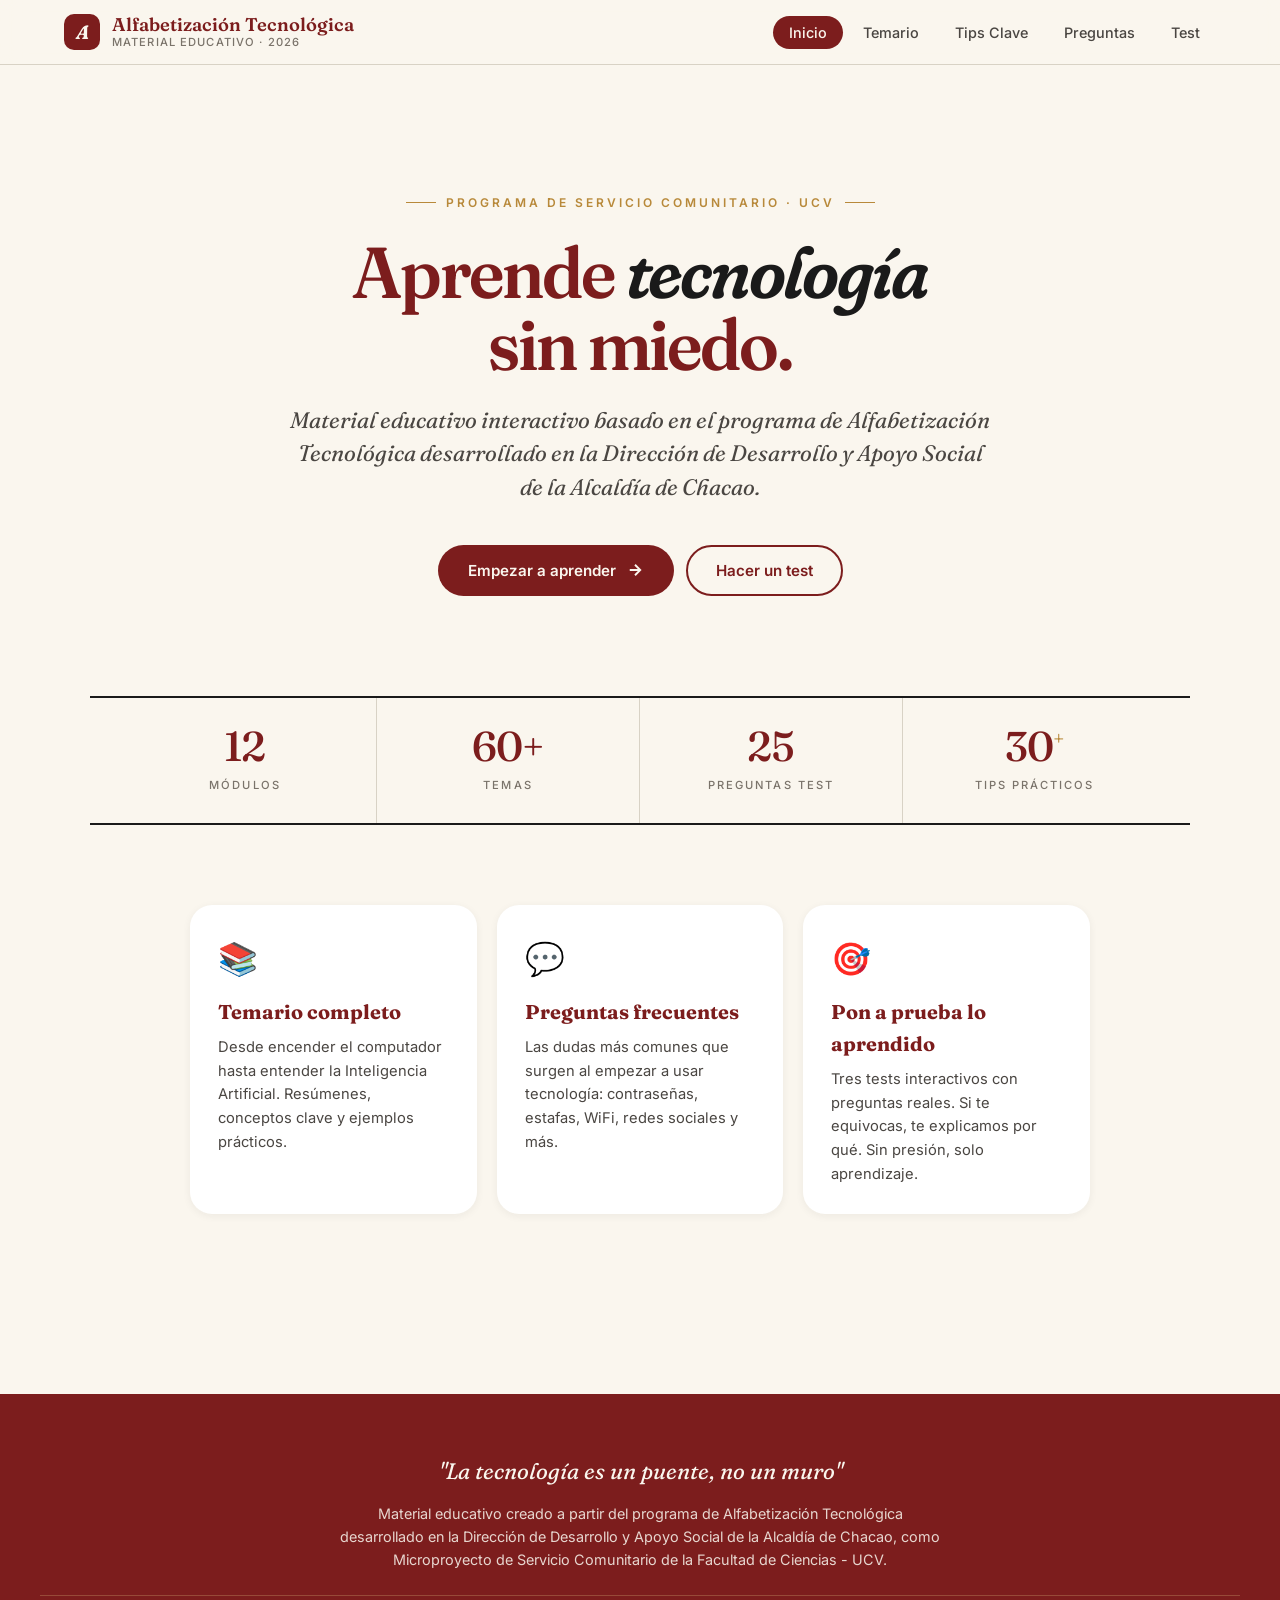
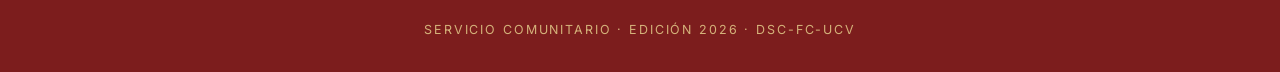
==== Material_Educativo_Alfabetizacion_Tecnologica.html @ 51f9c310 "first commit" ====
<!DOCTYPE html>
<html lang="es">
<head>
<meta charset="UTF-8">
<meta name="viewport" content="width=device-width, initial-scale=1.0">
<title>Alfabetización Tecnológica · Material Educativo</title>
<link rel="preconnect" href="https://fonts.googleapis.com">
<link rel="preconnect" href="https://fonts.gstatic.com" crossorigin>
<link href="https://fonts.googleapis.com/css2?family=Fraunces:opsz,wght,SOFT,WONK@9..144,300..900,30..100,0..1&family=Inter:wght@300;400;500;600;700;800&display=swap" rel="stylesheet">

<style>
/* =========================================================
   MATERIAL EDUCATIVO INTERACTIVO
   Alfabetización Tecnológica · Programa SC-FC-UCV
   Funciona en desktop y móvil
   ========================================================= */

:root {
  --vinotinto: #7C1D1D;
  --vinotinto-light: #A03333;
  --vinotinto-soft: rgba(124, 29, 29, 0.08);
  --crema: #FAF6EE;
  --crema-dark: #F2EBDA;
  --dorado: #B8893A;
  --dorado-light: #D4B27A;
  --tinta: #1A1A1A;
  --tinta-soft: #4A4642;
  --gris: #7A736A;
  --gris-light: #D8D2C5;
  --verde-ok: #2D7D5A;
  --rojo-error: #C04444;
  --amarillo: #E8B547;
  --azul: #2C6BB0;

  --shadow-sm: 0 2px 8px rgba(26, 26, 26, 0.06);
  --shadow-md: 0 8px 24px rgba(26, 26, 26, 0.10);
  --shadow-lg: 0 20px 60px rgba(26, 26, 26, 0.15);

  --radius-sm: 8px;
  --radius-md: 14px;
  --radius-lg: 22px;

  --serif: "Fraunces", Georgia, serif;
  --sans: "Inter", system-ui, sans-serif;
}

* { box-sizing: border-box; margin: 0; padding: 0; }

html { scroll-behavior: smooth; }

body {
  font-family: var(--sans);
  background: var(--crema);
  color: var(--tinta);
  line-height: 1.6;
  -webkit-font-smoothing: antialiased;
  overflow-x: hidden;
}

/* ===================== HEADER STICKY ===================== */
.header {
  position: sticky;
  top: 0;
  z-index: 100;
  background: rgba(250, 246, 238, 0.95);
  backdrop-filter: blur(12px);
  -webkit-backdrop-filter: blur(12px);
  border-bottom: 1px solid var(--gris-light);
  padding: 14px 0;
}

.header-inner {
  max-width: 1200px;
  margin: 0 auto;
  padding: 0 24px;
  display: flex;
  align-items: center;
  justify-content: space-between;
  gap: 24px;
}

.brand {
  display: flex;
  align-items: center;
  gap: 12px;
  font-family: var(--serif);
  font-size: 1.15rem;
  font-weight: 600;
  color: var(--vinotinto);
  font-variation-settings: "SOFT" 30, "WONK" 0;
}

.brand-icon {
  width: 36px;
  height: 36px;
  background: var(--vinotinto);
  border-radius: 10px;
  display: flex;
  align-items: center;
  justify-content: center;
  color: var(--crema);
  font-weight: 700;
  font-family: var(--serif);
  font-style: italic;
  font-size: 1.2rem;
}

.brand-text { line-height: 1.2; }
.brand-text small {
  display: block;
  font-family: var(--sans);
  font-size: 0.7rem;
  font-weight: 500;
  color: var(--gris);
  letter-spacing: 0.1em;
  text-transform: uppercase;
}

/* Nav */
.nav {
  display: flex;
  gap: 4px;
  align-items: center;
}

.nav-btn {
  font-family: var(--sans);
  font-size: 0.9rem;
  font-weight: 500;
  color: var(--tinta-soft);
  background: transparent;
  border: none;
  padding: 8px 16px;
  border-radius: 999px;
  cursor: pointer;
  transition: all 0.2s ease;
  white-space: nowrap;
}

.nav-btn:hover {
  background: var(--vinotinto-soft);
  color: var(--vinotinto);
}

.nav-btn.active {
  background: var(--vinotinto);
  color: var(--crema);
}

.menu-toggle {
  display: none;
  background: transparent;
  border: none;
  cursor: pointer;
  padding: 8px;
  color: var(--vinotinto);
}

@media (max-width: 820px) {
  .menu-toggle { display: flex; }
  .nav {
    position: absolute;
    top: 100%;
    left: 0;
    right: 0;
    background: var(--crema);
    flex-direction: column;
    padding: 16px;
    gap: 4px;
    border-bottom: 1px solid var(--gris-light);
    box-shadow: var(--shadow-md);
    max-height: 0;
    overflow: hidden;
    transition: max-height 0.3s ease;
  }
  .nav.open { max-height: 400px; }
  .nav-btn { width: 100%; text-align: left; padding: 12px 16px; }
}

/* ===================== HERO ===================== */
.hero {
  padding: 80px 24px 60px;
  max-width: 1200px;
  margin: 0 auto;
  text-align: center;
  position: relative;
}

.hero-eyebrow {
  font-size: 0.75rem;
  font-weight: 600;
  letter-spacing: 0.25em;
  text-transform: uppercase;
  color: var(--dorado);
  margin-bottom: 24px;
  display: inline-flex;
  align-items: center;
  gap: 10px;
}

.hero-eyebrow::before,
.hero-eyebrow::after {
  content: "";
  width: 30px;
  height: 1.5px;
  background: var(--dorado);
}

.hero h1 {
  font-family: var(--serif);
  font-size: clamp(2.4rem, 6vw, 4.5rem);
  font-weight: 600;
  line-height: 1;
  letter-spacing: -0.03em;
  color: var(--vinotinto);
  font-variation-settings: "SOFT" 30, "WONK" 0;
  margin-bottom: 24px;
}

.hero h1 em {
  font-style: italic;
  color: var(--tinta);
  font-variation-settings: "SOFT" 100, "WONK" 1;
}

.hero-sub {
  font-family: var(--serif);
  font-style: italic;
  font-size: clamp(1.1rem, 2.2vw, 1.4rem);
  color: var(--tinta-soft);
  max-width: 700px;
  margin: 0 auto 40px;
  line-height: 1.5;
}

/* CTA principales */
.hero-ctas {
  display: flex;
  flex-wrap: wrap;
  gap: 12px;
  justify-content: center;
  margin-top: 32px;
}

.cta {
  font-family: var(--sans);
  font-size: 0.95rem;
  font-weight: 600;
  padding: 14px 28px;
  border-radius: 999px;
  cursor: pointer;
  transition: all 0.25s ease;
  border: 2px solid transparent;
  display: inline-flex;
  align-items: center;
  gap: 10px;
}

.cta-primary {
  background: var(--vinotinto);
  color: var(--crema);
}
.cta-primary:hover {
  background: var(--tinta);
  transform: translateY(-2px);
  box-shadow: var(--shadow-md);
}

.cta-secondary {
  background: transparent;
  color: var(--vinotinto);
  border-color: var(--vinotinto);
}
.cta-secondary:hover {
  background: var(--vinotinto);
  color: var(--crema);
}

/* ===================== STATS BAR ===================== */
.stats {
  max-width: 1100px;
  margin: 40px auto 80px;
  padding: 0 24px;
  display: grid;
  grid-template-columns: repeat(auto-fit, minmax(140px, 1fr));
  gap: 0;
  border-top: 2px solid var(--tinta);
  border-bottom: 2px solid var(--tinta);
}

.stat {
  padding: 28px 16px;
  text-align: center;
  border-right: 1px solid var(--gris-light);
}

.stat:last-child { border-right: none; }

.stat-num {
  font-family: var(--serif);
  font-size: 2.6rem;
  font-weight: 500;
  color: var(--vinotinto);
  line-height: 1;
  letter-spacing: -0.02em;
}

.stat-num sup { font-size: 1.3rem; color: var(--dorado); }

.stat-label {
  font-size: 0.7rem;
  font-weight: 500;
  letter-spacing: 0.18em;
  text-transform: uppercase;
  color: var(--gris);
  margin-top: 10px;
}

@media (max-width: 600px) {
  .stat { border-right: none; border-bottom: 1px solid var(--gris-light); }
  .stat:last-child { border-bottom: none; }
}

/* ===================== SECCIONES ===================== */
.section {
  display: none;
  max-width: 1200px;
  margin: 0 auto;
  padding: 40px 24px 100px;
  animation: fadeIn 0.4s ease;
}

.section.active { display: block; }

@keyframes fadeIn {
  from { opacity: 0; transform: translateY(12px); }
  to { opacity: 1; transform: translateY(0); }
}

.section-title {
  font-family: var(--serif);
  font-size: clamp(2rem, 5vw, 3rem);
  font-weight: 600;
  color: var(--vinotinto);
  letter-spacing: -0.02em;
  line-height: 1.05;
  margin-bottom: 12px;
  font-variation-settings: "SOFT" 30, "WONK" 0;
}

.section-sub {
  font-family: var(--serif);
  font-style: italic;
  font-size: 1.2rem;
  color: var(--tinta-soft);
  max-width: 720px;
  margin-bottom: 48px;
}

/* ===================== TEMARIO: MÓDULOS ===================== */
.modulos {
  display: grid;
  grid-template-columns: repeat(auto-fit, minmax(280px, 1fr));
  gap: 20px;
  margin-bottom: 60px;
}

.modulo-card {
  background: white;
  border-radius: var(--radius-lg);
  padding: 28px;
  cursor: pointer;
  transition: all 0.3s ease;
  border: 2px solid transparent;
  position: relative;
  overflow: hidden;
}

.modulo-card:hover {
  transform: translateY(-4px);
  box-shadow: var(--shadow-md);
  border-color: var(--vinotinto-soft);
}

.modulo-card.expanded {
  border-color: var(--vinotinto);
  background: linear-gradient(135deg, white 0%, var(--crema-dark) 100%);
}

.modulo-num {
  font-family: var(--serif);
  font-style: italic;
  font-size: 2.6rem;
  color: var(--dorado);
  line-height: 1;
  font-variation-settings: "SOFT" 80, "WONK" 1;
  margin-bottom: 8px;
}

.modulo-titulo {
  font-family: var(--serif);
  font-size: 1.35rem;
  font-weight: 600;
  color: var(--vinotinto);
  margin-bottom: 12px;
  line-height: 1.2;
}

.modulo-desc {
  font-size: 0.95rem;
  color: var(--tinta-soft);
  margin-bottom: 16px;
}

.modulo-temas {
  display: flex;
  flex-wrap: wrap;
  gap: 6px;
  margin-top: 16px;
}

.tema-chip {
  font-size: 0.72rem;
  background: var(--vinotinto-soft);
  color: var(--vinotinto);
  padding: 4px 10px;
  border-radius: 999px;
  font-weight: 500;
}

/* Contenido expandido del módulo */
.modulo-contenido {
  max-height: 0;
  overflow: hidden;
  transition: max-height 0.4s ease;
}

.modulo-card.expanded .modulo-contenido {
  max-height: 5000px;
  margin-top: 24px;
  padding-top: 24px;
  border-top: 1px solid var(--gris-light);
}

.modulo-seccion {
  margin-bottom: 24px;
}

.modulo-seccion h4 {
  font-family: var(--serif);
  font-size: 1.05rem;
  font-weight: 600;
  color: var(--tinta);
  margin-bottom: 10px;
  display: flex;
  align-items: center;
  gap: 8px;
}

.modulo-seccion h4::before {
  content: "";
  width: 4px;
  height: 16px;
  background: var(--dorado);
  border-radius: 2px;
}

.modulo-seccion p,
.modulo-seccion li {
  font-size: 0.92rem;
  color: var(--tinta-soft);
  line-height: 1.65;
}

.modulo-seccion ul {
  list-style: none;
  padding: 0;
}

.modulo-seccion ul li {
  padding-left: 22px;
  position: relative;
  margin-bottom: 6px;
}

.modulo-seccion ul li::before {
  content: "→";
  position: absolute;
  left: 0;
  color: var(--dorado);
  font-weight: 600;
}

.puntos-clave {
  background: var(--vinotinto);
  color: var(--crema);
  border-radius: var(--radius-md);
  padding: 20px;
  margin-top: 20px;
}

.puntos-clave h4 {
  color: var(--dorado-light);
  font-family: var(--serif);
  font-size: 0.9rem;
  font-weight: 600;
  text-transform: uppercase;
  letter-spacing: 0.15em;
  margin-bottom: 12px;
}

.puntos-clave ul {
  list-style: none;
  padding: 0;
}

.puntos-clave li {
  font-size: 0.92rem;
  padding: 6px 0 6px 24px;
  position: relative;
  line-height: 1.5;
}

.puntos-clave li::before {
  content: "✓";
  position: absolute;
  left: 0;
  color: var(--dorado-light);
  font-weight: 700;
}

/* ===================== FAQ ===================== */
.faq-list {
  max-width: 850px;
  margin: 0 auto;
}

.faq-item {
  background: white;
  border-radius: var(--radius-md);
  margin-bottom: 12px;
  overflow: hidden;
  transition: all 0.3s ease;
  border: 1px solid var(--gris-light);
}

.faq-item:hover { border-color: var(--vinotinto-soft); }
.faq-item.open { border-color: var(--vinotinto); box-shadow: var(--shadow-sm); }

.faq-question {
  padding: 20px 24px;
  cursor: pointer;
  display: flex;
  justify-content: space-between;
  align-items: center;
  gap: 16px;
  font-weight: 600;
  font-size: 1rem;
  color: var(--tinta);
  user-select: none;
}

.faq-icon {
  width: 28px;
  height: 28px;
  border-radius: 50%;
  background: var(--vinotinto-soft);
  color: var(--vinotinto);
  display: flex;
  align-items: center;
  justify-content: center;
  flex-shrink: 0;
  transition: all 0.3s ease;
  font-weight: 700;
}

.faq-item.open .faq-icon {
  background: var(--vinotinto);
  color: var(--crema);
  transform: rotate(45deg);
}

.faq-answer {
  max-height: 0;
  overflow: hidden;
  transition: max-height 0.4s ease, padding 0.4s ease;
  padding: 0 24px;
  color: var(--tinta-soft);
  font-size: 0.95rem;
  line-height: 1.7;
}

.faq-item.open .faq-answer {
  max-height: 600px;
  padding: 0 24px 24px;
}

.faq-answer p { margin-bottom: 10px; }
.faq-answer strong { color: var(--vinotinto); }
.faq-answer code {
  background: var(--crema-dark);
  padding: 2px 8px;
  border-radius: 4px;
  font-size: 0.88em;
  color: var(--vinotinto);
}

.faq-categoria {
  display: flex;
  gap: 8px;
  flex-wrap: wrap;
  justify-content: center;
  margin-bottom: 32px;
}

.cat-btn {
  background: white;
  border: 1.5px solid var(--gris-light);
  font-size: 0.85rem;
  font-weight: 500;
  padding: 8px 18px;
  border-radius: 999px;
  cursor: pointer;
  transition: all 0.2s ease;
  color: var(--tinta-soft);
}

.cat-btn:hover { border-color: var(--vinotinto); color: var(--vinotinto); }
.cat-btn.active { background: var(--vinotinto); color: var(--crema); border-color: var(--vinotinto); }

/* ===================== TEST ===================== */
.test-wrap {
  max-width: 850px;
  margin: 0 auto;
}

.test-intro {
  background: linear-gradient(135deg, var(--vinotinto) 0%, var(--vinotinto-light) 100%);
  color: var(--crema);
  border-radius: var(--radius-lg);
  padding: 40px;
  text-align: center;
  margin-bottom: 40px;
}

.test-intro h3 {
  font-family: var(--serif);
  font-size: 2rem;
  margin-bottom: 12px;
  font-variation-settings: "SOFT" 40;
}

.test-intro p {
  font-family: var(--serif);
  font-style: italic;
  font-size: 1.1rem;
  opacity: 0.9;
  margin-bottom: 24px;
  max-width: 500px;
  margin-left: auto;
  margin-right: auto;
}

.test-selector {
  display: grid;
  grid-template-columns: repeat(auto-fit, minmax(200px, 1fr));
  gap: 12px;
  max-width: 700px;
  margin: 0 auto;
}

.test-opcion {
  background: rgba(255, 255, 255, 0.1);
  border: 2px solid rgba(255, 255, 255, 0.3);
  color: white;
  padding: 18px;
  border-radius: var(--radius-md);
  cursor: pointer;
  font-weight: 600;
  font-size: 0.95rem;
  transition: all 0.2s ease;
}

.test-opcion:hover {
  background: rgba(255, 255, 255, 0.2);
  border-color: white;
  transform: translateY(-2px);
}

/* Test en progreso */
.test-progreso {
  background: white;
  border-radius: var(--radius-lg);
  padding: 32px;
  box-shadow: var(--shadow-md);
  display: none;
}

.test-progreso.active { display: block; }

.test-header {
  display: flex;
  justify-content: space-between;
  align-items: center;
  margin-bottom: 24px;
  flex-wrap: wrap;
  gap: 12px;
}

.test-titulo {
  font-family: var(--serif);
  font-size: 1.3rem;
  font-weight: 600;
  color: var(--vinotinto);
}

.test-progreso-bar {
  height: 8px;
  background: var(--gris-light);
  border-radius: 999px;
  overflow: hidden;
  margin-bottom: 32px;
}

.test-progreso-fill {
  height: 100%;
  background: linear-gradient(90deg, var(--vinotinto) 0%, var(--dorado) 100%);
  transition: width 0.4s ease;
  width: 0%;
}

.test-contador {
  font-size: 0.85rem;
  font-weight: 600;
  color: var(--gris);
  letter-spacing: 0.1em;
  text-transform: uppercase;
}

.pregunta-text {
  font-family: var(--serif);
  font-size: 1.4rem;
  font-weight: 500;
  color: var(--tinta);
  margin-bottom: 32px;
  line-height: 1.4;
}

.opciones-test {
  display: flex;
  flex-direction: column;
  gap: 10px;
  margin-bottom: 24px;
}

.opcion-test {
  background: var(--crema);
  border: 2px solid transparent;
  border-radius: var(--radius-md);
  padding: 16px 20px;
  cursor: pointer;
  font-size: 1rem;
  font-weight: 500;
  color: var(--tinta);
  text-align: left;
  transition: all 0.2s ease;
  display: flex;
  align-items: center;
  gap: 14px;
}

.opcion-test:hover {
  background: var(--vinotinto-soft);
  transform: translateX(4px);
}

.opcion-letra {
  width: 32px;
  height: 32px;
  border-radius: 50%;
  background: white;
  display: flex;
  align-items: center;
  justify-content: center;
  font-weight: 700;
  font-family: var(--serif);
  color: var(--vinotinto);
  flex-shrink: 0;
  border: 1.5px solid var(--gris-light);
}

.opcion-test.correcta {
  background: rgba(45, 125, 90, 0.12);
  border-color: var(--verde-ok);
  color: var(--verde-ok);
}

.opcion-test.correcta .opcion-letra {
  background: var(--verde-ok);
  color: white;
  border-color: var(--verde-ok);
}

.opcion-test.incorrecta {
  background: rgba(192, 68, 68, 0.10);
  border-color: var(--rojo-error);
  color: var(--rojo-error);
}

.opcion-test.incorrecta .opcion-letra {
  background: var(--rojo-error);
  color: white;
  border-color: var(--rojo-error);
}

.opcion-test:disabled { cursor: default; }
.opcion-test:disabled:hover { transform: none; }

.explicacion {
  background: var(--crema-dark);
  border-left: 4px solid var(--dorado);
  padding: 16px 20px;
  border-radius: var(--radius-sm);
  font-size: 0.92rem;
  color: var(--tinta-soft);
  line-height: 1.6;
  margin-top: 16px;
  display: none;
}

.explicacion.visible { display: block; animation: fadeIn 0.3s ease; }

.explicacion strong { color: var(--vinotinto); display: block; margin-bottom: 4px; }

.test-controles {
  display: flex;
  justify-content: space-between;
  align-items: center;
  margin-top: 24px;
  flex-wrap: wrap;
  gap: 12px;
}

/* Resultado final */
.resultado {
  text-align: center;
  padding: 20px;
}

.resultado-icon {
  width: 100px;
  height: 100px;
  margin: 0 auto 24px;
  border-radius: 50%;
  display: flex;
  align-items: center;
  justify-content: center;
  font-size: 3rem;
  font-family: var(--serif);
  font-weight: 600;
}

.resultado-icon.excelente { background: var(--verde-ok); color: white; }
.resultado-icon.bueno { background: var(--dorado); color: white; }
.resultado-icon.regular { background: var(--amarillo); color: white; }

.resultado h3 {
  font-family: var(--serif);
  font-size: 2rem;
  color: var(--vinotinto);
  margin-bottom: 8px;
}

.resultado-puntaje {
  font-family: var(--serif);
  font-size: 4rem;
  font-weight: 600;
  color: var(--vinotinto);
  line-height: 1;
  margin: 16px 0;
}

.resultado-puntaje span { color: var(--gris); font-size: 2rem; }

.resultado-mensaje {
  font-family: var(--serif);
  font-style: italic;
  font-size: 1.1rem;
  color: var(--tinta-soft);
  max-width: 500px;
  margin: 0 auto 32px;
}

/* ===================== TIPS / RESUMEN ===================== */
.tip-card {
  background: white;
  border-radius: var(--radius-md);
  padding: 24px;
  display: grid;
  grid-template-columns: auto 1fr;
  gap: 20px;
  align-items: start;
  box-shadow: var(--shadow-sm);
  border-left: 4px solid var(--dorado);
  margin-bottom: 16px;
}

.tip-emoji {
  font-size: 2rem;
  line-height: 1;
}

.tip-text h4 {
  font-family: var(--serif);
  font-size: 1.15rem;
  font-weight: 600;
  color: var(--vinotinto);
  margin-bottom: 6px;
}

.tip-text p {
  font-size: 0.95rem;
  color: var(--tinta-soft);
  line-height: 1.55;
}

/* ===================== FOOTER ===================== */
.footer {
  background: var(--vinotinto);
  color: var(--crema);
  padding: 60px 24px 32px;
  margin-top: 80px;
}

.footer-inner {
  max-width: 1200px;
  margin: 0 auto;
  text-align: center;
}

.footer-marca {
  font-family: var(--serif);
  font-size: 1.4rem;
  font-style: italic;
  margin-bottom: 12px;
  font-variation-settings: "SOFT" 60;
}

.footer p {
  opacity: 0.85;
  font-size: 0.9rem;
  max-width: 600px;
  margin: 0 auto 8px;
}

.footer-meta {
  margin-top: 24px;
  padding-top: 24px;
  border-top: 1px solid rgba(212, 178, 122, 0.3);
  font-size: 0.78rem;
  letter-spacing: 0.15em;
  text-transform: uppercase;
  color: var(--dorado-light);
}

/* ===================== SEARCH ===================== */
.search-wrap {
  max-width: 600px;
  margin: 0 auto 40px;
  position: relative;
}

.search-input {
  width: 100%;
  padding: 16px 24px 16px 52px;
  border-radius: 999px;
  border: 2px solid var(--gris-light);
  background: white;
  font-size: 1rem;
  font-family: var(--sans);
  color: var(--tinta);
  transition: all 0.2s ease;
}

.search-input:focus {
  outline: none;
  border-color: var(--vinotinto);
  box-shadow: 0 0 0 4px var(--vinotinto-soft);
}

.search-icon {
  position: absolute;
  left: 20px;
  top: 50%;
  transform: translateY(-50%);
  color: var(--gris);
}

/* Confeti! */
.confeti {
  position: fixed;
  width: 10px;
  height: 10px;
  pointer-events: none;
  z-index: 9999;
  border-radius: 2px;
}

@keyframes caer {
  to { transform: translateY(100vh) rotate(720deg); opacity: 0; }
}

/* Responsivo extra */
@media (max-width: 600px) {
  .hero { padding: 40px 20px 30px; }
  .section { padding: 20px 16px 60px; }
  .modulo-card { padding: 22px; }
  .test-intro { padding: 28px 20px; }
  .pregunta-text { font-size: 1.15rem; }
  .opcion-test { padding: 14px 16px; font-size: 0.95rem; }
}
</style>
</head>
<body>

<!-- ============== HEADER ============== -->
<header class="header">
  <div class="header-inner">
    <div class="brand">
      <div class="brand-icon">A</div>
      <div class="brand-text">
        Alfabetización Tecnológica
        <small>Material Educativo · 2026</small>
      </div>
    </div>
    <button class="menu-toggle" onclick="toggleMenu()" aria-label="Menú">
      <svg width="24" height="24" viewBox="0 0 24 24" fill="none" stroke="currentColor" stroke-width="2.5">
        <line x1="3" y1="6" x2="21" y2="6"/>
        <line x1="3" y1="12" x2="21" y2="12"/>
        <line x1="3" y1="18" x2="21" y2="18"/>
      </svg>
    </button>
    <nav class="nav" id="nav">
      <button class="nav-btn active" data-section="inicio">Inicio</button>
      <button class="nav-btn" data-section="temario">Temario</button>
      <button class="nav-btn" data-section="resumen">Tips Clave</button>
      <button class="nav-btn" data-section="faq">Preguntas</button>
      <button class="nav-btn" data-section="test">Test</button>
    </nav>
  </div>
</header>

<!-- ============== INICIO ============== -->
<section class="section active" id="section-inicio">
  <div class="hero">
    <div class="hero-eyebrow">Programa de Servicio Comunitario · UCV</div>
    <h1>Aprende <em>tecnología</em><br>sin miedo.</h1>
    <p class="hero-sub">
      Material educativo interactivo basado en el programa de Alfabetización Tecnológica desarrollado en la Dirección de Desarrollo y Apoyo Social de la Alcaldía de Chacao.
    </p>
    <div class="hero-ctas">
      <button class="cta cta-primary" onclick="goToSection('temario')">
        Empezar a aprender
        <svg width="18" height="18" viewBox="0 0 24 24" fill="none" stroke="currentColor" stroke-width="2.5">
          <path d="M5 12h14M12 5l7 7-7 7"/>
        </svg>
      </button>
      <button class="cta cta-secondary" onclick="goToSection('test')">
        Hacer un test
      </button>
    </div>
  </div>

  <div class="stats">
    <div class="stat">
      <div class="stat-num">12</div>
      <div class="stat-label">Módulos</div>
    </div>
    <div class="stat">
      <div class="stat-num">60+</div>
      <div class="stat-label">Temas</div>
    </div>
    <div class="stat">
      <div class="stat-num">25</div>
      <div class="stat-label">Preguntas Test</div>
    </div>
    <div class="stat">
      <div class="stat-num">30<sup>+</sup></div>
      <div class="stat-label">Tips Prácticos</div>
    </div>
  </div>

  <div style="max-width: 900px; margin: 0 auto; display: grid; grid-template-columns: repeat(auto-fit, minmax(260px, 1fr)); gap: 20px;">
    <div style="background: white; padding: 28px; border-radius: var(--radius-lg); box-shadow: var(--shadow-sm); cursor: pointer; transition: all 0.3s;" onclick="goToSection('temario')" onmouseover="this.style.transform='translateY(-4px)';this.style.boxShadow='var(--shadow-md)'" onmouseout="this.style.transform='';this.style.boxShadow='var(--shadow-sm)'">
      <div style="font-size: 2rem; margin-bottom: 12px;">📚</div>
      <h3 style="font-family: var(--serif); font-size: 1.25rem; color: var(--vinotinto); margin-bottom: 8px;">Temario completo</h3>
      <p style="font-size: 0.92rem; color: var(--tinta-soft);">Desde encender el computador hasta entender la Inteligencia Artificial. Resúmenes, conceptos clave y ejemplos prácticos.</p>
    </div>
    <div style="background: white; padding: 28px; border-radius: var(--radius-lg); box-shadow: var(--shadow-sm); cursor: pointer; transition: all 0.3s;" onclick="goToSection('faq')" onmouseover="this.style.transform='translateY(-4px)';this.style.boxShadow='var(--shadow-md)'" onmouseout="this.style.transform='';this.style.boxShadow='var(--shadow-sm)'">
      <div style="font-size: 2rem; margin-bottom: 12px;">💬</div>
      <h3 style="font-family: var(--serif); font-size: 1.25rem; color: var(--vinotinto); margin-bottom: 8px;">Preguntas frecuentes</h3>
      <p style="font-size: 0.92rem; color: var(--tinta-soft);">Las dudas más comunes que surgen al empezar a usar tecnología: contraseñas, estafas, WiFi, redes sociales y más.</p>
    </div>
    <div style="background: white; padding: 28px; border-radius: var(--radius-lg); box-shadow: var(--shadow-sm); cursor: pointer; transition: all 0.3s;" onclick="goToSection('test')" onmouseover="this.style.transform='translateY(-4px)';this.style.boxShadow='var(--shadow-md)'" onmouseout="this.style.transform='';this.style.boxShadow='var(--shadow-sm)'">
      <div style="font-size: 2rem; margin-bottom: 12px;">🎯</div>
      <h3 style="font-family: var(--serif); font-size: 1.25rem; color: var(--vinotinto); margin-bottom: 8px;">Pon a prueba lo aprendido</h3>
      <p style="font-size: 0.92rem; color: var(--tinta-soft);">Tres tests interactivos con preguntas reales. Si te equivocas, te explicamos por qué. Sin presión, solo aprendizaje.</p>
    </div>
  </div>
</section>

<!-- ============== TEMARIO ============== -->
<section class="section" id="section-temario">
  <h2 class="section-title">Temario completo</h2>
  <p class="section-sub">Doce módulos que recorren todo el programa, desde lo más básico hasta tecnologías emergentes. Toca cada tarjeta para ver el contenido detallado, resumen y puntos clave.</p>

  <div class="modulos" id="modulos-container">
    <!-- Generados con JS -->
  </div>
</section>

<!-- ============== RESUMEN / TIPS ============== -->
<section class="section" id="section-resumen">
  <h2 class="section-title">30 Tips que cambiarán tu vida digital</h2>
  <p class="section-sub">Las recomendaciones más importantes del programa, condensadas para que las apliques desde hoy.</p>

  <div id="tips-container"></div>
</section>

<!-- ============== FAQ ============== -->
<section class="section" id="section-faq">
  <h2 class="section-title">Preguntas Frecuentes</h2>
  <p class="section-sub">Las dudas más comunes que surgieron durante el programa, resueltas con claridad y sin tecnicismos.</p>

  <div class="faq-categoria">
    <button class="cat-btn active" data-cat="todas">Todas</button>
    <button class="cat-btn" data-cat="basico">Lo Básico</button>
    <button class="cat-btn" data-cat="seguridad">Seguridad</button>
    <button class="cat-btn" data-cat="internet">Internet y Redes</button>
    <button class="cat-btn" data-cat="ia">IA y Futuro</button>
  </div>

  <div class="search-wrap">
    <svg class="search-icon" width="20" height="20" viewBox="0 0 24 24" fill="none" stroke="currentColor" stroke-width="2">
      <circle cx="11" cy="11" r="8"/>
      <path d="M21 21l-4.35-4.35"/>
    </svg>
    <input type="text" class="search-input" id="faq-search" placeholder="Busca una pregunta...">
  </div>

  <div class="faq-list" id="faq-list"></div>
</section>

<!-- ============== TEST ============== -->
<section class="section" id="section-test">
  <h2 class="section-title">Test Interactivo</h2>
  <p class="section-sub">Pon a prueba lo aprendido. Cada respuesta te explica por qué es correcta o incorrecta. ¡No te preocupes si te equivocas, así se aprende!</p>

  <div class="test-wrap">
    <div id="test-seleccion">
      <div class="test-intro">
        <h3>¿Qué tan listo estás?</h3>
        <p>Elige un test según el nivel que quieras evaluar. Puedes hacerlos todos cuando quieras.</p>
        <div class="test-selector">
          <button class="test-opcion" onclick="iniciarTest('basico')">
            <div style="font-size: 1.8rem; margin-bottom: 8px;">🌱</div>
            <div>Nivel Básico</div>
            <div style="font-size: 0.8rem; opacity: 0.8; margin-top: 4px;">5 preguntas · 3 min</div>
          </button>
          <button class="test-opcion" onclick="iniciarTest('intermedio')">
            <div style="font-size: 1.8rem; margin-bottom: 8px;">🚀</div>
            <div>Nivel Intermedio</div>
            <div style="font-size: 0.8rem; opacity: 0.8; margin-top: 4px;">10 preguntas · 6 min</div>
          </button>
          <button class="test-opcion" onclick="iniciarTest('experto')">
            <div style="font-size: 1.8rem; margin-bottom: 8px;">🏆</div>
            <div>Nivel Experto</div>
            <div style="font-size: 0.8rem; opacity: 0.8; margin-top: 4px;">10 preguntas · 8 min</div>
          </button>
        </div>
      </div>
    </div>

    <div class="test-progreso" id="test-progreso">
      <div class="test-header">
        <div class="test-titulo" id="test-titulo">Test</div>
        <div class="test-contador" id="test-contador">Pregunta 1 de 10</div>
      </div>
      <div class="test-progreso-bar">
        <div class="test-progreso-fill" id="progreso-fill"></div>
      </div>
      <div id="pregunta-container"></div>
    </div>
  </div>
</section>

<!-- ============== FOOTER ============== -->
<footer class="footer">
  <div class="footer-inner">
    <div class="footer-marca">"La tecnología es un puente, no un muro"</div>
    <p>Material educativo creado a partir del programa de Alfabetización Tecnológica desarrollado en la Dirección de Desarrollo y Apoyo Social de la Alcaldía de Chacao, como Microproyecto de Servicio Comunitario de la Facultad de Ciencias - UCV.</p>
    <div class="footer-meta">
      Servicio Comunitario · Edición 2026 · DSC-FC-UCV
    </div>
  </div>
</footer>

<script>
/* ============================================================
   DATOS — TEMARIO
   ============================================================ */
const MODULOS = [
  {
    num: "i",
    titulo: "Conociendo la computadora",
    desc: "Lo más esencial: encender, apagar, usar el ratón, el teclado y entender el escritorio.",
    temas: ["Windows", "Ratón", "Teclado", "Escritorio"],
    contenido: {
      resumen: "Antes de hacer cualquier cosa con un computador, hay que perder el miedo a tocarlo. Esta es la base de todo lo que viene después: dominar el entorno donde vas a trabajar.",
      conceptos: [
        "<strong>El escritorio</strong> es la pantalla principal donde aparecen los íconos. Es como la mesa de tu casa, pero digital.",
        "<strong>El cursor</strong> es la flechita que se mueve con el ratón. Tu mano dentro de la computadora.",
        "<strong>Clic izquierdo</strong>: para seleccionar o abrir. <strong>Clic derecho</strong>: para ver opciones.",
        "<strong>Doble clic</strong>: abrir programas o archivos.",
        "<strong>El teclado</strong> tiene letras, números, y teclas especiales como <em>Enter</em> (confirmar), <em>Espacio</em> (separar palabras) y <em>Borrar</em>."
      ],
      claves: [
        "No tengas miedo: la computadora no se rompe por tocarla mal.",
        "Si te pierdes, siempre puedes apagar y volver a empezar.",
        "Tómate tu tiempo: la velocidad llega con la práctica.",
        "La barra de tareas (abajo) muestra todos los programas abiertos."
      ]
    }
  },
  {
    num: "ii",
    titulo: "Word y el bloc de notas",
    desc: "Para escribir cartas, listas, recetas o cualquier documento de texto.",
    temas: ["Microsoft Word", "Bloc de Notas", "Formato", "Imprimir"],
    contenido: {
      resumen: "Microsoft Word es tu máquina de escribir digital. Te permite escribir, corregir, dar formato bonito y guardar tus documentos para siempre. El Bloc de Notas es para anotaciones rápidas sin formato.",
      conceptos: [
        "<strong>Bloc de notas</strong>: para escribir sin adornos. Como un papel sencillo.",
        "<strong>Word</strong>: para documentos con estilo. Permite negritas, colores, tablas e imágenes.",
        "<strong>Guardar</strong>: <code>Ctrl + S</code>. Hazlo cada poco para no perder tu trabajo.",
        "<strong>Sangría</strong>: el espacio al inicio de cada párrafo. Da elegancia al texto.",
        "<strong>Alineación</strong>: izquierda, centrada, derecha o justificada."
      ],
      claves: [
        "Siempre guarda tu documento antes de cerrarlo.",
        "Usa títulos en negrita para organizar tus textos.",
        "El corrector ortográfico subraya en rojo los errores.",
        "Para imprimir: <code>Ctrl + P</code>."
      ]
    }
  },
  {
    num: "iii",
    titulo: "Excel y los números",
    desc: "Para llevar las cuentas de la casa, presupuestos y cualquier lista con números.",
    temas: ["Hojas de cálculo", "Fórmulas", "Presupuesto", "Tablas"],
    contenido: {
      resumen: "Excel es una calculadora gigante con cuadrícula. Te ayuda a llevar control de tus gastos, hacer presupuestos, listas organizadas y cualquier cosa donde haya números o categorías.",
      conceptos: [
        "<strong>Celdas</strong>: cada cajita donde se escribe un dato. Tiene nombre, como A1, B5, C3.",
        "<strong>Filas</strong>: van en horizontal y se numeran (1, 2, 3...).",
        "<strong>Columnas</strong>: van en vertical y se nombran con letras (A, B, C...).",
        "<strong>Fórmulas</strong>: siempre empiezan con <code>=</code>. Ejemplo: <code>=A1+B1</code> suma dos celdas.",
        "<strong>SUMA</strong>: <code>=SUMA(A1:A10)</code> suma todo lo que hay desde A1 hasta A10."
      ],
      claves: [
        "Las fórmulas siempre empiezan con el signo igual (=).",
        "Usa formato de moneda para que aparezcan los Bs. automáticamente.",
        "Combina celdas para hacer títulos en tu tabla.",
        "Excel se actualiza solo: si cambias un número, todas las fórmulas se recalculan."
      ]
    }
  },
  {
    num: "iv",
    titulo: "PowerPoint y las presentaciones",
    desc: "Para crear láminas con texto e imágenes y mostrarlas con orgullo.",
    temas: ["Diapositivas", "Diseño", "Transiciones", "Animaciones"],
    contenido: {
      resumen: "PowerPoint es para crear diapositivas: esas láminas con texto e imágenes que se ven en charlas o presentaciones. Sirve para enseñar, contar historias o compartir información de forma visual.",
      conceptos: [
        "<strong>Diapositiva</strong>: cada lámina que se ve en pantalla.",
        "<strong>Plantillas</strong>: diseños prehechos que te ahorran tiempo.",
        "<strong>Transiciones</strong>: efectos al pasar de una lámina a otra.",
        "<strong>Animaciones</strong>: efectos para que aparezcan elementos dentro de una misma lámina.",
        "<strong>Modo presentación</strong>: tecla <code>F5</code> para ver tu presentación a pantalla completa."
      ],
      claves: [
        "Letras grandes y claras: nada de párrafos largos.",
        "Una idea por lámina, no satures.",
        "Acompaña con imágenes, pero usa pocas y buenas.",
        "Prepara una portada y una lámina de cierre con agradecimiento."
      ]
    }
  },
  {
    num: "v",
    titulo: "Archivos y carpetas",
    desc: "Organiza tus documentos, fotos y videos como en un archivero digital.",
    temas: ["Carpetas", "Mover archivos", "Comprimir ZIP", "USB"],
    contenido: {
      resumen: "Así como organizas papeles en gavetas, en la computadora organizas archivos en carpetas. Aprender a moverlos, copiarlos y guardarlos en un USB es una habilidad para toda la vida.",
      conceptos: [
        "<strong>Archivo</strong>: cualquier documento, foto, video o música guardada.",
        "<strong>Carpeta</strong>: contenedor que agrupa archivos. Puede tener subcarpetas dentro.",
        "<strong>Extensión</strong>: las letras después del punto (.docx, .jpg, .mp3) que indican qué tipo de archivo es.",
        "<strong>Archivo ZIP</strong>: una carpeta comprimida en un solo paquete más liviano.",
        "<strong>Pendrive</strong>: dispositivo USB para llevar archivos de una compu a otra."
      ],
      claves: [
        "Crea una carpeta con tu nombre para todo lo tuyo.",
        "Pon nombres claros: <em>Receta_arepas.docx</em>, no <em>Documento1</em>.",
        "Atajos: <code>Ctrl+C</code> copiar, <code>Ctrl+V</code> pegar, <code>Ctrl+Z</code> deshacer.",
        "Siempre expulsa con seguridad el pendrive antes de retirarlo."
      ]
    }
  },
  {
    num: "vi",
    titulo: "Navegando por internet",
    desc: "Entiende cómo funciona el WiFi, los navegadores y el modo incógnito.",
    temas: ["WiFi", "Navegador", "Modo incógnito", "Búsquedas"],
    contenido: {
      resumen: "Internet conecta tu computador con el mundo entero. El WiFi es la forma sin cables de conectarse. Saber moverte por la web, buscar lo que necesitas y proteger tu privacidad es esencial hoy en día.",
      conceptos: [
        "<strong>Router</strong>: la cajita con antenas que reparte internet por tu casa.",
        "<strong>WiFi 2.4 GHz</strong>: llega lejos pero es más lento. Ideal para habitaciones distantes.",
        "<strong>WiFi 5 GHz</strong>: muy rápido pero corto alcance. Mejor cerca del router.",
        "<strong>Navegador</strong>: programa para entrar a internet (Chrome, Firefox, Edge).",
        "<strong>Modo incógnito</strong>: la compu no guarda historial de lo que visitas."
      ],
      claves: [
        "Si internet va lento: desenchufa el router 10 segundos y vuelve a conectarlo.",
        "Nunca uses tu banco en WiFi público (cafés, plazas).",
        "El modo incógnito NO te hace invisible al gobierno o al banco.",
        "Cambia tu clave WiFi una vez al año."
      ]
    }
  },
  {
    num: "vii",
    titulo: "Contraseñas seguras",
    desc: "Cómo crear, guardar y recordar claves que protejan tus cuentas.",
    temas: ["Contraseñas", "Recuperación", "Códigos", "Seguridad"],
    contenido: {
      resumen: "Tu contraseña es la llave de tu vida digital. Una buena contraseña te protege de robos, estafas y suplantación de identidad. Aprende a crearlas, recordarlas y nunca compartirlas.",
      conceptos: [
        "<strong>Mínimo 8 caracteres</strong>: mientras más larga, mejor.",
        "<strong>Combina</strong>: mayúsculas, minúsculas, números y símbolos.",
        "<strong>No uses</strong>: fechas de nacimiento, nombres de familiares o mascotas.",
        "<strong>Códigos de verificación</strong>: nunca, JAMÁS los compartas.",
        "<strong>Frases-contraseña</strong>: '<em>MiPerroTomas2025!</em>' es más fácil de recordar que '<em>kP9$xQ</em>'."
      ],
      claves: [
        "Una contraseña diferente por cada cuenta importante.",
        "Si alguien te pide tu código por mensaje: ES UNA ESTAFA.",
        "Cambia tus claves si sospechas que alguien las vio.",
        "Anótalas en un cuaderno seguro en casa, no en un papel pegado al monitor."
      ]
    }
  },
  {
    num: "viii",
    titulo: "Estafas y peligros en línea",
    desc: "Aprende a reconocer mensajes falsos, páginas truchas y enlaces peligrosos.",
    temas: ["Phishing", "Páginas falsas", "WhatsApp", "Correos"],
    contenido: {
      resumen: "Los estafadores usan miedo y urgencia para engañarte. Aprenden a copiar páginas reales para robar tus claves. Conocer sus trucos es la mejor defensa.",
      conceptos: [
        "<strong>Phishing</strong>: imitación de páginas reales para robar tus datos.",
        "<strong>Señales de alerta</strong>: urgencia, faltas de ortografía, premios sospechosos.",
        "<strong>Enlaces raros</strong>: revisa siempre la dirección antes de hacer clic.",
        "<strong>Suplantación</strong>: 'soy tu sobrino, mándame plata urgente' es estafa clásica.",
        "<strong>Tu banco</strong>: nunca te va a pedir tu clave por mensaje o llamada."
      ],
      claves: [
        "Si crea urgencia o miedo, casi siempre es estafa.",
        "Llama directo al número oficial del banco si tienes dudas.",
        "Nunca des clic en enlaces de mensajes que no esperabas.",
        "Pedir ayuda a alguien de confianza no es debilidad: es inteligencia."
      ]
    }
  },
  {
    num: "ix",
    titulo: "Correo electrónico y comunicación",
    desc: "Crea tu primer correo Gmail, envía mensajes y comparte archivos.",
    temas: ["Gmail", "Adjuntos", "Bandeja", "Contactos"],
    contenido: {
      resumen: "El correo electrónico es como la carta postal del mundo digital, pero llega en segundos. Sirve para comunicarte con familia, hacer trámites, registrarte en servicios y guardar información importante.",
      conceptos: [
        "<strong>Dirección de correo</strong>: tunombre@gmail.com. Es tu dirección postal digital.",
        "<strong>Bandeja de entrada</strong>: donde llegan los correos que te mandan.",
        "<strong>Adjuntos</strong>: archivos (fotos, documentos) que mandas junto a tu mensaje.",
        "<strong>Spam</strong>: correos basura no deseados. Gmail los filtra solo.",
        "<strong>CC y CCO</strong>: para mandar copias a varias personas a la vez."
      ],
      claves: [
        "Tu correo es tu identidad digital. Cuídala como tu cédula.",
        "Revisa quién te escribe antes de abrir adjuntos.",
        "Crea contactos para no escribir el correo cada vez.",
        "Pon un asunto claro: la gente lo lee primero."
      ]
    }
  },
  {
    num: "x",
    titulo: "Inteligencia Artificial",
    desc: "Habla con la IA, pídele que te ayude y aprende a usarla con criterio.",
    temas: ["ChatGPT", "Prompts", "Asistentes", "Límites"],
    contenido: {
      resumen: "La Inteligencia Artificial es como un asistente muy informado al que le puedes hacer preguntas, pedir consejos o que te ayude con tareas. Aprender a hablarle con claridad es el secreto para sacarle provecho.",
      conceptos: [
        "<strong>Prompt</strong>: la instrucción que le das a la IA. Mientras más claro, mejor responde.",
        "<strong>Buen prompt</strong>: tiene contexto, detalles y formato deseado.",
        "<strong>Ejemplo malo</strong>: 'Hazme una receta'.",
        "<strong>Ejemplo bueno</strong>: 'Dame una receta fácil de pasta para 2 personas con pocos ingredientes'.",
        "<strong>La IA puede equivocarse</strong>: siempre verifica información importante."
      ],
      claves: [
        "Escríbele como le explicarías algo a una persona.",
        "Dale contexto: quién eres y para qué necesitas la respuesta.",
        "Pide el formato: lista, tabla, párrafo corto, etc.",
        "Nunca le des datos muy personales (cédula, claves, dirección)."
      ]
    }
  },
  {
    num: "xi",
    titulo: "El hogar inteligente (IoT)",
    desc: "Cuando tu nevera, tu TV y tus bombillos hablan entre sí.",
    temas: ["IoT", "Alexa", "Cámaras", "Privacidad"],
    contenido: {
      resumen: "Internet de las Cosas (IoT) es cuando objetos comunes (bombillos, neveras, TVs) se conectan a internet y pueden controlarse desde el celular. Te facilita la vida pero hay que entender la privacidad.",
      conceptos: [
        "<strong>Asistentes de voz</strong>: como Alexa o Google Home. Responden a tu voz.",
        "<strong>Bombillos inteligentes</strong>: se prenden y apagan desde el celular.",
        "<strong>Termostatos</strong>: regulan la temperatura automáticamente.",
        "<strong>Cámaras de seguridad</strong>: ves tu casa desde cualquier parte.",
        "<strong>Riesgo</strong>: si lo conectas a WiFi inseguro, otros pueden verlo."
      ],
      claves: [
        "Cambia las contraseñas por defecto de los aparatos.",
        "No pongas cámaras en zonas íntimas.",
        "Los asistentes de voz pueden grabarte: revisa la configuración.",
        "Empieza con UNO y agrega más cuando te sientas cómodo."
      ]
    }
  },
  {
    num: "xii",
    titulo: "Comercio Electrónico",
    desc: "Compra en línea de forma segura y sin que te estafen.",
    temas: ["PayPal", "Compras", "Tarjetas", "Devoluciones"],
    contenido: {
      resumen: "Comprar por internet es práctico, seguro si sabes cómo. Te abre acceso a millones de productos sin salir de casa, pero necesitas conocer las herramientas que protegen tu dinero.",
      conceptos: [
        "<strong>PayPal</strong>: intermediario que protege tu tarjeta. El vendedor nunca ve tu número.",
        "<strong>Reseñas</strong>: comentarios de otros compradores. Léelos siempre antes de comprar.",
        "<strong>HTTPS</strong>: el candadito en la barra del navegador. Significa seguro.",
        "<strong>Política de devolución</strong>: revisa siempre antes de pagar.",
        "<strong>Compra a tiendas conocidas</strong>: Amazon, MercadoLibre, sitios oficiales."
      ],
      claves: [
        "Si el precio es demasiado bueno para ser cierto, es estafa.",
        "Nunca pagues por adelantado por transferencia a desconocidos.",
        "Usa tarjetas con tope o virtuales para compras en línea.",
        "Guarda los comprobantes de pago hasta que recibas el producto."
      ]
    }
  }
];

/* ============================================================
   DATOS — TIPS / RESUMEN
   ============================================================ */
const TIPS = [
  { emoji: "🔒", titulo: "Tu contraseña es como tu cepillo de dientes", texto: "Cámbiala cada cierto tiempo y no la compartas con NADIE. Ni con tu banco, ni con soporte técnico." },
  { emoji: "💾", titulo: "Guarda, guarda y vuelve a guardar", texto: "Usa Ctrl+S cada pocos minutos cuando escribas algo importante. La luz se va y se borra todo." },
  { emoji: "🤖", titulo: "La IA es tu asistente, no tu jefe", texto: "Úsala para ayuda, pero verifica las respuestas importantes. A veces inventa cosas que suenan bien pero son falsas." },
  { emoji: "📱", titulo: "Apaga el celular una vez al día", texto: "Reiniciarlo limpia procesos y lo hace más rápido. También descansa la batería." },
  { emoji: "📧", titulo: "Si crea miedo o urgencia, es estafa", texto: "Los bancos, gobierno y empresas serias NUNCA te van a pedir que actúes 'YA' por miedo." },
  { emoji: "🔄", titulo: "El reinicio sagrado funciona", texto: "Si algo no funciona: apaga, espera 10 segundos, prende. Resuelve el 90% de los problemas." },
  { emoji: "📷", titulo: "Una foto en internet es para siempre", texto: "Antes de publicar algo, piensa si querrías que tu jefe o tu nieto lo vean en 10 años." },
  { emoji: "🛡️", titulo: "El candadito del navegador importa", texto: "Si no hay 'https://' con candadito, no metas tu tarjeta ahí. Es señal de que el sitio es inseguro." },
  { emoji: "🎯", titulo: "Sé específico al pedirle algo a la IA", texto: "'Hazme una receta' vs 'Dame una receta fácil de sopa para 2 personas con pollo'. La segunda funciona mejor." },
  { emoji: "📞", titulo: "Si tienes duda, llama directo", texto: "No confíes en números que vienen en mensajes. Busca el número oficial en la página de la institución." },
  { emoji: "💡", titulo: "El WiFi 2.4 GHz llega lejos, el 5 GHz es más rápido", texto: "Si tu cuarto está lejos del router, conéctate al 2.4. Si estás al lado, usa el 5 para ver videos." },
  { emoji: "🗂️", titulo: "Nombres claros para tus archivos", texto: "'Receta_arepas.docx' es mejor que 'Documento_nuevo_2_final_final_realmente_final.docx'." },
  { emoji: "🔍", titulo: "Aprende a buscar bien en Google", texto: "Usa palabras clave, no oraciones completas. 'Tiempo Caracas hoy' funciona mejor que 'cómo estará el clima en Caracas hoy'." },
  { emoji: "🚫", titulo: "Nunca pagues por transferencia a desconocidos", texto: "Si te piden adelantar dinero a una cuenta personal por algo que viste en línea, es estafa segura." },
  { emoji: "🧹", titulo: "Limpia tu WhatsApp una vez al mes", texto: "Los memes y videos reenviados llenan tu memoria. Ve a Ajustes → Almacenamiento y borra archivos grandes." },
  { emoji: "📸", titulo: "Backup de fotos en Google Fotos", texto: "Sube tus fotos a Google Fotos. Si pierdes el celular, no pierdes las fotos." },
  { emoji: "⚡", titulo: "Cierra programas que no usas", texto: "Si tu compu va lenta, cierra pestañas y programas abiertos. La memoria es como tu cabeza: si tiene mucho, no rinde." },
  { emoji: "🎁", titulo: "Nadie regala nada por internet", texto: "Si te dicen que ganaste algo sin haber participado: estafa. Punto." },
  { emoji: "👁️", titulo: "Revisa qué apps tienen tu ubicación", texto: "En el celular: Ajustes → Privacidad → Ubicación. Quita el permiso a las que no necesitan saber dónde estás." },
  { emoji: "📅", titulo: "Programa de seguridad mensual", texto: "Un día al mes: cambia una contraseña, limpia WhatsApp, sube fotos a la nube, revisa apps instaladas." },
  { emoji: "🔋", titulo: "No cargues el celular toda la noche", texto: "Mito desmentido: las baterías modernas son inteligentes, pero igual cárgalo cuando esté entre 20-80%." },
  { emoji: "📖", titulo: "Lee antes de aceptar", texto: "Esos 'Términos y Condiciones' que aceptas sin leer pueden tener cosas importantes. Léelos en cosas serias." },
  { emoji: "🌐", titulo: "Internet no olvida", texto: "Todo lo que publicas queda registrado. Existe el 'derecho al olvido' pero no es automático: hay que solicitarlo." },
  { emoji: "💳", titulo: "Tarjetas virtuales para compras en línea", texto: "Muchos bancos te dan tarjetas virtuales con un tope. Úsalas para compras en sitios nuevos." },
  { emoji: "🔐", titulo: "Activa la verificación en dos pasos", texto: "Aunque alguien sepa tu contraseña, sin el código que llega a tu celular no puede entrar." },
  { emoji: "👵", titulo: "Pregunta sin vergüenza", texto: "Nadie nació sabiendo tecnología. Preguntarle a un nieto, hijo o amigo es la forma más rápida de aprender." },
  { emoji: "⏰", titulo: "Pon un límite de tiempo en redes", texto: "El celular tiene una función de tiempo. Pónle 1-2 horas al día a redes sociales. Tu mente lo agradecerá." },
  { emoji: "🆘", titulo: "Anota números de emergencia digitales", texto: "Bancos, soporte técnico, policía cibernética. Tenerlos a mano en una libreta física es importante." },
  { emoji: "🎓", titulo: "Practica todos los días, aunque sea 10 minutos", texto: "La tecnología se aprende usándola. No hay que estudiarla horas, hay que tocarla diariamente." },
  { emoji: "❤️", titulo: "La tecnología debe servirte, no esclavizarte", texto: "Si te genera estrés, ansiedad o te quita tiempo de cosas importantes, da un paso atrás y reconsidera." }
];

/* ============================================================
   DATOS — FAQ
   ============================================================ */
const FAQS = [
  { cat: "basico", q: "¿Qué es el escritorio del computador?", a: "Es la pantalla principal que ves cuando enciendes el computador. Es como la mesa de tu casa: ahí tienes los íconos más importantes (programas, carpetas) al alcance de la mano. Desde el escritorio puedes acceder a todo lo demás." },
  { cat: "basico", q: "¿Cuál es la diferencia entre clic izquierdo y clic derecho?", a: "El <strong>clic izquierdo</strong> es para seleccionar o abrir algo (es el clic 'normal'). El <strong>clic derecho</strong> abre un menú con opciones adicionales: copiar, pegar, eliminar, propiedades, etc. Es como apuntar con el dedo (izquierdo) o sacar la chuleta (derecho)." },
  { cat: "basico", q: "¿Qué pasa si toco una tecla mala?", a: "Tranquilo, no se rompe nada. La computadora es muy difícil de romper solo presionando teclas. Si haces algo que no querías, casi siempre puedes usar <code>Ctrl + Z</code> para deshacer la última acción. Es uno de los atajos más útiles que existen." },
  { cat: "basico", q: "¿Cómo guardo lo que escribí en Word?", a: "Hay tres formas:<br>1. <strong>Atajo</strong>: <code>Ctrl + S</code> (lo más rápido).<br>2. <strong>Menú</strong>: Archivo → Guardar.<br>3. <strong>Botón</strong>: el ícono de disquete arriba a la izquierda.<br>La primera vez que guardas te pregunta dónde y con qué nombre. Las siguientes veces solo sobrescribe." },
  { cat: "basico", q: "¿Cuál es la diferencia entre Word y el Bloc de Notas?", a: "<strong>Bloc de Notas</strong> es como un papel sencillo: solo escribes texto, sin colores ni formato. Ideal para notas rápidas.<br><strong>Word</strong> es como una imprenta: puedes poner negritas, colores, imágenes, tablas, etc. Ideal para cartas, informes, currículums, etc." },

  { cat: "seguridad", q: "¿Es seguro guardar mis contraseñas en el navegador?", a: "Depende. <strong>En tu computador personal</strong>: sí, es razonablemente seguro y muy cómodo. <strong>En computadoras públicas o compartidas</strong>: NUNCA. Para mayor seguridad, usa un gestor de contraseñas como Bitwarden o el de Google con verificación en dos pasos activada." },
  { cat: "seguridad", q: "¿Cómo sé si una página es segura?", a: "Tres señales clave:<br>1. La dirección empieza con <code>https://</code> (con la 's' al final).<br>2. Hay un <strong>candadito 🔒</strong> al lado de la dirección.<br>3. El nombre de la página coincide con lo que buscabas (cuidado con dominios parecidos como 'amaz0n.com' en lugar de 'amazon.com')." },
  { cat: "seguridad", q: "¿Qué hago si recibo un mensaje de que gané un premio?", a: "<strong>BÓRRALO sin abrir enlaces</strong>. Las loterías legítimas nunca te contactan diciendo que ganaste algo en lo que no participaste. Si tienes duda, llama directamente al número oficial de la institución que supuestamente te escribió (búscalo en Google, NO uses el número del mensaje)." },
  { cat: "seguridad", q: "Mi 'sobrino' me escribió pidiendo dinero urgente. ¿Le mando?", a: "<strong>¡NO!</strong> Es la estafa más común. Antes de mandar nada:<br>1. <strong>Llama</strong> al teléfono de tu sobrino de toda la vida.<br>2. Pregúntale algo que solo él sepa.<br>3. Si insiste por mensaje y se niega a llamar, es estafa segura." },
  { cat: "seguridad", q: "¿Qué hago si me llegó un código que no pedí?", a: "<strong>NO LO COMPARTAS</strong>, aunque te lo pidan diciendo que fue 'por error'. Ese código es la llave de alguna cuenta tuya. Si alguien lo tiene, puede entrar. Bórralo y bloquea el número si insisten. Cambia la contraseña de la cuenta asociada por si acaso." },
  { cat: "seguridad", q: "¿Cómo activo la verificación en dos pasos?", a: "Cada servicio es distinto pero el camino general es:<br>1. Entra a Configuración o Ajustes.<br>2. Busca <strong>Seguridad</strong>.<br>3. Activa <strong>Verificación en 2 pasos</strong> o <strong>Autenticación de dos factores</strong>.<br>4. Asocia tu número de celular.<br>Desde ahí, cada vez que entres desde un dispositivo nuevo, te pedirá un código que llega a tu celular." },

  { cat: "internet", q: "¿Por qué a veces el WiFi va lento?", a: "Varios motivos pueden hacer que tu WiFi vaya lento:<br>1. <strong>Estás lejos del router</strong>: las paredes y muebles bloquean la señal.<br>2. <strong>Hay muchos dispositivos conectados</strong>: comparten la velocidad.<br>3. <strong>Hay obstáculos</strong>: microondas, espejos grandes, paredes gruesas.<br>4. <strong>El router lleva mucho prendido</strong>: reinícialo (apaga 10 seg y vuelve a prender)." },
  { cat: "internet", q: "¿Cuál es la diferencia entre WiFi 2.4 GHz y 5 GHz?", a: "Como una tortuga y un conejo:<br><strong>2.4 GHz (Tortuga)</strong>: más lento pero llega más lejos. Atraviesa paredes. Ideal para habitaciones distantes del router.<br><strong>5 GHz (Conejo)</strong>: muy rápido pero corto alcance. No atraviesa bien las paredes. Ideal para estar cerca del router viendo películas o haciendo videollamadas." },
  { cat: "internet", q: "¿Qué es el modo incógnito?", a: "Es una forma de navegar sin que tu computador guarde historial. Como escribir en una pizarra que se borra al cerrar. <strong>SÍ te protege de</strong>: que otros en tu casa vean lo que buscaste. <strong>NO te protege de</strong>: virus, el banco te sigue viendo, el gobierno te sigue viendo, y los archivos que descargas se quedan en tu compu." },
  { cat: "internet", q: "¿Cómo busco bien en Google?", a: "Tres trucos clave:<br>1. <strong>Usa palabras clave</strong>, no oraciones completas. 'precio dólar Venezuela hoy' es mejor que 'me podrías decir el precio del dólar en Venezuela hoy'.<br>2. <strong>Pon comillas</strong> para buscar frases exactas: \"recetas con plátano maduro\".<br>3. <strong>Sé específico</strong>: si buscas algo local, agrega tu ciudad." },
  { cat: "internet", q: "¿Es seguro conectarse al WiFi del centro comercial?", a: "Para navegar, sí. Pero <strong>NUNCA hagas estas cosas en WiFi público</strong>:<br>• Entrar a tu banco.<br>• Hacer compras con tarjeta.<br>• Acceder a tu correo importante.<br>• Iniciar sesión en redes sociales.<br>Las redes públicas pueden ser espiadas. Para esas cosas, usa los datos móviles de tu plan." },

  { cat: "ia", q: "¿Qué es exactamente ChatGPT?", a: "ChatGPT es un programa que conversa contigo escribiendo. Aprendió leyendo millones de libros, páginas web y conversaciones. Puede responder preguntas, ayudarte a redactar cosas, explicarte temas, dar recetas, traducir, etc. No piensa como un humano: solo predice qué palabra viene después basándose en lo que aprendió." },
  { cat: "ia", q: "¿La IA siempre dice la verdad?", a: "<strong>NO</strong>. La IA a veces 'inventa' información que suena muy creíble pero es falsa (esto se llama 'alucinación'). Por eso:<br>• Para temas <strong>casuales</strong> (recetas, ideas, redacción): es bastante confiable.<br>• Para temas <strong>importantes</strong> (salud, leyes, finanzas): SIEMPRE verifica con fuentes oficiales.<br>• Para <strong>fechas recientes</strong>: puede estar desactualizada." },
  { cat: "ia", q: "¿Le puedo dar mis datos personales a la IA?", a: "<strong>NO</strong>. Aunque parezca privado, lo que escribes puede ser usado para entrenar el sistema. Nunca le des:<br>• Tu cédula o pasaporte completo.<br>• Tus contraseñas.<br>• Datos bancarios o de tarjetas.<br>• Direcciones específicas.<br>Si necesitas que te ayude con algo personal, usa ejemplos genéricos." },
  { cat: "ia", q: "¿Qué es un 'prompt' y cómo escribo uno bueno?", a: "Un <strong>prompt</strong> es la instrucción que le das a la IA. Un buen prompt tiene:<br>1. <strong>Contexto</strong>: '<em>Soy una persona mayor que cocina para 2...</em>'<br>2. <strong>Qué necesitas</strong>: '<em>...quiero una receta fácil de cena.</em>'<br>3. <strong>Detalles</strong>: '<em>Sin picante, con ingredientes simples.</em>'<br>4. <strong>Formato</strong>: '<em>Dámela en pasos numerados.</em>'<br>Ejemplo malo: '<em>Receta</em>'. Ejemplo bueno: combina los 4 puntos arriba." },
  { cat: "ia", q: "¿La IA me va a quitar el trabajo?", a: "La IA cambia trabajos, no los elimina por completo (todavía). Las profesiones que combinan tecnología + sensibilidad humana (educación, salud, oficios) son las más seguras. Lo importante es aprender a usarla como herramienta. Quien sepa pedirle bien las cosas a la IA tendrá ventaja sobre quien no sepa." },

  { cat: "basico", q: "¿Cómo se imprime un documento?", a: "El atajo universal es <code>Ctrl + P</code>. Te abre una ventana donde puedes elegir:<br>• Qué impresora usar.<br>• Cuántas copias.<br>• Qué páginas (todas o solo algunas).<br>• Color o blanco y negro.<br>Antes de imprimir, revisa la <strong>vista previa</strong> que aparece en pantalla. Así no malgastas hojas." },
  { cat: "basico", q: "Mi computadora va muy lenta, ¿qué hago?", a: "Prueba en este orden:<br>1. <strong>Cierra programas</strong> que no estés usando.<br>2. <strong>Reinicia</strong> el computador.<br>3. <strong>Libera espacio</strong>: borra archivos viejos, vacía la papelera.<br>4. <strong>Revisa que no haya virus</strong>: usa Windows Defender.<br>5. Si después de todo eso sigue lenta, tal vez le hace falta más memoria RAM. Consulta con un técnico." },
  { cat: "internet", q: "¿Cómo bloqueo un número en WhatsApp?", a: "Es muy fácil:<br>1. Abre la conversación con esa persona.<br>2. Toca el <strong>nombre</strong> arriba.<br>3. Baja hasta el final.<br>4. Toca <strong>'Bloquear contacto'</strong> (en rojo).<br>5. Confirma.<br>Una vez bloqueado, no podrá mandarte mensajes, llamarte ni ver tu foto de perfil." }
];

/* ============================================================
   DATOS — TESTS
   ============================================================ */
const TESTS = {
  basico: {
    titulo: "Test Básico · Lo Esencial",
    preguntas: [
      {
        q: "¿Qué hace el atajo Ctrl + S?",
        opciones: ["Cerrar el programa", "Guardar el documento", "Imprimir", "Buscar en internet"],
        correcta: 1,
        explicacion: "Ctrl + S guarda el documento. Es el atajo más importante que existe: úsalo cada pocos minutos cuando escribas algo, así no pierdes tu trabajo si se va la luz."
      },
      {
        q: "Si alguien te pide tu código de verificación por mensaje, ¿qué haces?",
        opciones: ["Se lo doy si es del banco", "NUNCA lo comparto", "Lo doy solo a familiares", "Solo si es urgente"],
        correcta: 1,
        explicacion: "NUNCA, JAMÁS, BAJO NINGUNA CIRCUNSTANCIA. Los códigos de verificación son llaves de tus cuentas. Ni el banco, ni soporte técnico, ni un familiar deben pedírtelo. Si lo hacen: es estafa o han hackeado a esa persona."
      },
      {
        q: "Para abrir un programa con un ícono en el escritorio, generalmente:",
        opciones: ["Un clic izquierdo", "Doble clic izquierdo", "Clic derecho", "Mantengo presionado"],
        correcta: 1,
        explicacion: "Doble clic izquierdo abre programas y archivos. Un clic los selecciona pero no los abre. El clic derecho muestra opciones (copiar, eliminar, propiedades, etc.)."
      },
      {
        q: "¿Cuál es una buena contraseña?",
        opciones: ["12345678", "Mi nombre", "MiPerro2024!", "La misma que uso en todo"],
        correcta: 2,
        explicacion: "Una buena contraseña tiene mínimo 8 caracteres, combina letras (mayúsculas y minúsculas), números y símbolos. Una frase fácil de recordar para ti pero difícil de adivinar es ideal."
      },
      {
        q: "Si tu computadora va lenta, lo primero que pruebas es:",
        opciones: ["Comprar una nueva", "Reiniciarla", "Pegarle", "Borrar Windows"],
        correcta: 1,
        explicacion: "El 'reinicio sagrado' funciona en el 90% de los casos. Apaga el computador, espera 10 segundos, vuelve a prenderlo. Esto libera memoria, cierra procesos colgados y resuelve la mayoría de problemas."
      }
    ]
  },
  intermedio: {
    titulo: "Test Intermedio · Ya tienes experiencia",
    preguntas: [
      {
        q: "En Excel, una fórmula SIEMPRE empieza con:",
        opciones: ["@", "=", "+", "#"],
        correcta: 1,
        explicacion: "Todas las fórmulas en Excel empiezan con el signo igual (=). Por ejemplo: =A1+B1 suma esas dos celdas. Sin el =, Excel lo trata como texto normal."
      },
      {
        q: "¿Qué hace el modo incógnito en el navegador?",
        opciones: ["Te hace invisible en internet", "Borra historial al cerrar", "Te protege de virus", "Esconde tu IP del gobierno"],
        correcta: 1,
        explicacion: "El modo incógnito NO te hace invisible: tu proveedor de internet, el banco y el gobierno siguen viendo tu actividad. Solo borra el historial local de tu computador al cerrar. Útil para no dejar rastro en una compu compartida."
      },
      {
        q: "¿Qué es 'phishing'?",
        opciones: ["Un tipo de pescado", "Páginas falsas que imitan reales para robar datos", "Un programa para descargar películas", "Una red social"],
        correcta: 1,
        explicacion: "Phishing es la técnica de crear páginas web que imitan a las reales (bancos, redes sociales, etc.) para que tú escribas tus datos pensando que es la página oficial. Por eso siempre revisa la dirección y el candadito."
      },
      {
        q: "El WiFi 5 GHz, comparado con el 2.4 GHz:",
        opciones: ["Es más lento pero llega lejos", "Es más rápido pero corto alcance", "Es igual", "Solo funciona de noche"],
        correcta: 1,
        explicacion: "5 GHz = rápido pero corto alcance, ideal cerca del router. 2.4 GHz = más lento pero llega lejos, ideal para habitaciones distantes. Tu celular cambia automáticamente al mejor."
      },
      {
        q: "¿Qué es un archivo ZIP?",
        opciones: ["Un archivo de música", "Una carpeta comprimida en un solo archivo", "Un virus", "Un tipo de imagen"],
        correcta: 1,
        explicacion: "Un ZIP es una carpeta 'comprimida': varios archivos empaquetados en uno solo más liviano. Útil para enviar muchos archivos por correo o ahorrar espacio. Para abrir: clic derecho → 'Extraer todo'."
      },
      {
        q: "Para mandar un correo con foto adjunta:",
        opciones: ["Solo escribo la dirección", "Pego la foto en el cuerpo", "Uso el ícono de clip (adjuntar)", "Mando la foto por WhatsApp"],
        correcta: 2,
        explicacion: "El ícono del clip (📎) es para adjuntar archivos al correo. Lo encuentras al lado del botón de enviar. Pulsa, eliges el archivo de tu computadora y se sube al correo."
      },
      {
        q: "Si una página web te dice que ganaste un iPhone:",
        opciones: ["Doy clic para reclamarlo", "Cierro la página: es estafa", "Mando mis datos", "Llamo al número que aparece"],
        correcta: 1,
        explicacion: "NADIE regala iPhones ni autos ni nada por solo entrar a una página. Es una técnica clásica para robar tus datos o instalar virus. Cierra la página de inmediato."
      },
      {
        q: "¿Qué hace el atajo Ctrl + Z?",
        opciones: ["Cierra el programa", "Deshace la última acción", "Selecciona todo", "Abre Google"],
        correcta: 1,
        explicacion: "Ctrl + Z deshace la última acción. Es el botón de 'rebobinar': si borraste algo sin querer, presiona Ctrl + Z y vuelve. Funciona en casi todos los programas."
      },
      {
        q: "Para hacer una copia de seguridad de tus fotos del celular:",
        opciones: ["Las imprimo todas", "Uso Google Fotos o iCloud", "Las mando por WhatsApp a mí mismo", "Confío en que el celular no se pierda"],
        correcta: 1,
        explicacion: "Google Fotos (Android) o iCloud (iPhone) suben tus fotos a la nube automáticamente. Si pierdes el celular, tus fotos siguen seguras y accesibles desde cualquier dispositivo."
      },
      {
        q: "¿Cuántos dispositivos pueden conectarse al WiFi de tu casa al mismo tiempo?",
        opciones: ["Solo uno", "Máximo 3", "Depende del router, pero generalmente muchos", "Ninguno si ya hay uno"],
        correcta: 2,
        explicacion: "Los routers modernos soportan decenas de dispositivos. El límite real lo pone la velocidad de tu internet: si muchos lo usan a la vez, la velocidad se reparte y va más lento para todos."
      }
    ]
  },
  experto: {
    titulo: "Test Experto · Para los avanzados",
    preguntas: [
      {
        q: "¿Qué es un 'prompt' en IA?",
        opciones: ["Una solicitud rápida", "La instrucción que le das a la IA", "Un tipo de error", "Una contraseña"],
        correcta: 1,
        explicacion: "Un prompt es la instrucción o pregunta que escribes para que la IA te responda. La calidad de la respuesta depende directamente de qué tan claro y específico sea tu prompt."
      },
      {
        q: "El 'derecho al olvido' permite:",
        opciones: ["Olvidar tu contraseña sin perder la cuenta", "Solicitar que se borren enlaces sobre ti en buscadores", "Borrar el historial automáticamente", "Que la IA olvide tu conversación"],
        correcta: 1,
        explicacion: "El derecho al olvido es un derecho legal (vigente en la UE y otros países) que permite solicitar a los buscadores como Google que eliminen enlaces a información obsoleta o irrelevante sobre ti."
      },
      {
        q: "¿Qué significa que un sitio use HTTPS?",
        opciones: ["Es más rápido", "La comunicación está encriptada", "Es de Estados Unidos", "Es de Google"],
        correcta: 1,
        explicacion: "HTTPS significa que la comunicación entre tu navegador y el sitio web está encriptada (cifrada). Nadie en medio puede ver lo que envías o recibes. Es CRÍTICO para sitios donde metes contraseñas o datos bancarios."
      },
      {
        q: "PayPal protege tu tarjeta porque:",
        opciones: ["Tiene un seguro", "El vendedor nunca ve tu número de tarjeta", "Es gratis", "Está en español"],
        correcta: 1,
        explicacion: "PayPal funciona como intermediario: tú pagas a PayPal, y PayPal paga al vendedor. El vendedor nunca ve tu número de tarjeta. Además, PayPal media en disputas si el producto no llega o llega mal."
      },
      {
        q: "Una 'huella digital activa' es:",
        opciones: ["Tu huella dactilar en el celular", "Lo que compartes voluntariamente en internet", "Un tipo de virus", "Una técnica de hackeo"],
        correcta: 1,
        explicacion: "La huella activa es todo lo que publicas conscientemente: tus fotos en Facebook, tus comentarios, tus reseñas. La huella PASIVA es lo que dejas sin saber: páginas visitadas, ubicación, búsquedas."
      },
      {
        q: "Internet de las Cosas (IoT) se refiere a:",
        opciones: ["Cosas inventadas", "Objetos cotidianos conectados a internet", "El metaverso", "Aplicaciones móviles"],
        correcta: 1,
        explicacion: "IoT (Internet of Things) son objetos comunes (bombillos, neveras, termostatos, cámaras) que se conectan a internet y pueden controlarse remotamente. Mejora la comodidad pero requiere atención a la seguridad."
      },
      {
        q: "WPA2 y WPA3 son:",
        opciones: ["Tipos de virus", "Protocolos de seguridad WiFi", "Empresas de internet", "Marcas de router"],
        correcta: 1,
        explicacion: "WPA2 y WPA3 son los estándares de seguridad para redes WiFi. Si tu router los soporta, indica que la comunicación está cifrada. WPA3 es el más moderno y seguro. Evita WEP que es antiguo y muy vulnerable."
      },
      {
        q: "Para que una IA te responda mejor, lo más efectivo es:",
        opciones: ["Escribir en mayúsculas", "Dar contexto, detalles y formato esperado", "Repetir la pregunta varias veces", "Usar palabras técnicas"],
        correcta: 1,
        explicacion: "El prompt perfecto tiene: (1) Contexto sobre ti o la situación, (2) Qué necesitas exactamente, (3) Detalles relevantes y (4) Formato que esperas. 'Actúa como nutricionista y dame un menú vegetariano para una semana en tabla' es ejemplo de buen prompt."
      },
      {
        q: "Las cookies en internet son:",
        opciones: ["Galletas digitales", "Archivos pequeños que recuerdan tu actividad en sitios", "Un tipo de virus", "Herramientas de pago"],
        correcta: 1,
        explicacion: "Las cookies son archivos diminutos que los sitios guardan en tu navegador para 'recordarte' (que estabas logueado, qué pusiste en el carrito, qué páginas viste). Algunas son necesarias, otras solo para mostrarte publicidad."
      },
      {
        q: "Si tu cuenta de WhatsApp queda 'tomada' por alguien (te bloqueó tu propia cuenta):",
        opciones: ["Es imposible recuperarla", "Reinstalo WhatsApp y verifico con SMS", "Compro un celular nuevo", "Cambio de número definitivamente"],
        correcta: 1,
        explicacion: "Si te 'roban' WhatsApp, desinstala la app, vuélvela a instalar y verifica con SMS a tu número. Eso expulsa al intruso. Después activa la verificación en dos pasos (Ajustes → Cuenta) para que no vuelva a pasar."
      }
    ]
  }
};

/* ============================================================
   LÓGICA — NAVEGACIÓN
   ============================================================ */
const navBtns = document.querySelectorAll('.nav-btn');
const sections = document.querySelectorAll('.section');

navBtns.forEach(btn => {
  btn.addEventListener('click', () => {
    const target = btn.dataset.section;
    goToSection(target);
  });
});

function goToSection(name) {
  navBtns.forEach(b => b.classList.toggle('active', b.dataset.section === name));
  sections.forEach(s => s.classList.toggle('active', s.id === `section-${name}`));
  window.scrollTo({ top: 0, behavior: 'smooth' });
  // Cerrar menú móvil
  document.getElementById('nav').classList.remove('open');
}

function toggleMenu() {
  document.getElementById('nav').classList.toggle('open');
}

/* ============================================================
   RENDER TEMARIO
   ============================================================ */
const modulosContainer = document.getElementById('modulos-container');
MODULOS.forEach((m, idx) => {
  const card = document.createElement('div');
  card.className = 'modulo-card';
  card.innerHTML = `
    <div class="modulo-num">${m.num}.</div>
    <h3 class="modulo-titulo">${m.titulo}</h3>
    <p class="modulo-desc">${m.desc}</p>
    <div class="modulo-temas">
      ${m.temas.map(t => `<span class="tema-chip">${t}</span>`).join('')}
    </div>
    <div class="modulo-contenido">
      <div class="modulo-seccion">
        <h4>Resumen</h4>
        <p>${m.contenido.resumen}</p>
      </div>
      <div class="modulo-seccion">
        <h4>Conceptos clave</h4>
        <ul>${m.contenido.conceptos.map(c => `<li>${c}</li>`).join('')}</ul>
      </div>
      <div class="puntos-clave">
        <h4>★ Recuerda</h4>
        <ul>${m.contenido.claves.map(c => `<li>${c}</li>`).join('')}</ul>
      </div>
    </div>
  `;
  card.addEventListener('click', (e) => {
    if (e.target.closest('a')) return;
    card.classList.toggle('expanded');
  });
  modulosContainer.appendChild(card);
});

/* ============================================================
   RENDER TIPS
   ============================================================ */
const tipsContainer = document.getElementById('tips-container');
TIPS.forEach(t => {
  const card = document.createElement('div');
  card.className = 'tip-card';
  card.innerHTML = `
    <div class="tip-emoji">${t.emoji}</div>
    <div class="tip-text">
      <h4>${t.titulo}</h4>
      <p>${t.texto}</p>
    </div>
  `;
  tipsContainer.appendChild(card);
});

/* ============================================================
   RENDER FAQ
   ============================================================ */
const faqList = document.getElementById('faq-list');
let faqActiveCategory = 'todas';
let faqSearchTerm = '';

function renderFAQ() {
  faqList.innerHTML = '';
  const filtradas = FAQS.filter(f => {
    const matchCat = faqActiveCategory === 'todas' || f.cat === faqActiveCategory;
    const matchSearch = faqSearchTerm === '' ||
      f.q.toLowerCase().includes(faqSearchTerm.toLowerCase()) ||
      f.a.toLowerCase().includes(faqSearchTerm.toLowerCase());
    return matchCat && matchSearch;
  });

  if (filtradas.length === 0) {
    faqList.innerHTML = `<p style="text-align:center;color:var(--gris);padding:40px;">No encontramos preguntas con ese criterio. Prueba con otra búsqueda.</p>`;
    return;
  }

  filtradas.forEach(f => {
    const item = document.createElement('div');
    item.className = 'faq-item';
    item.innerHTML = `
      <div class="faq-question">
        <span>${f.q}</span>
        <div class="faq-icon">+</div>
      </div>
      <div class="faq-answer">
        <p>${f.a}</p>
      </div>
    `;
    item.querySelector('.faq-question').addEventListener('click', () => {
      item.classList.toggle('open');
    });
    faqList.appendChild(item);
  });
}

document.querySelectorAll('.cat-btn').forEach(btn => {
  btn.addEventListener('click', () => {
    document.querySelectorAll('.cat-btn').forEach(b => b.classList.remove('active'));
    btn.classList.add('active');
    faqActiveCategory = btn.dataset.cat;
    renderFAQ();
  });
});

document.getElementById('faq-search').addEventListener('input', (e) => {
  faqSearchTerm = e.target.value;
  renderFAQ();
});

renderFAQ();

/* ============================================================
   LÓGICA — TEST
   ============================================================ */
let testActual = null;
let preguntaIdx = 0;
let respuestas = [];

function iniciarTest(tipo) {
  testActual = TESTS[tipo];
  preguntaIdx = 0;
  respuestas = [];
  document.getElementById('test-seleccion').style.display = 'none';
  document.getElementById('test-progreso').classList.add('active');
  document.getElementById('test-titulo').textContent = testActual.titulo;
  mostrarPregunta();
}

function mostrarPregunta() {
  const p = testActual.preguntas[preguntaIdx];
  const total = testActual.preguntas.length;

  document.getElementById('test-contador').textContent = `Pregunta ${preguntaIdx + 1} de ${total}`;
  document.getElementById('progreso-fill').style.width = `${((preguntaIdx) / total) * 100}%`;

  const letras = ['A', 'B', 'C', 'D'];
  const html = `
    <div class="pregunta-text">${p.q}</div>
    <div class="opciones-test">
      ${p.opciones.map((op, i) => `
        <button class="opcion-test" data-idx="${i}" onclick="responder(${i})">
          <div class="opcion-letra">${letras[i]}</div>
          <span>${op}</span>
        </button>
      `).join('')}
    </div>
    <div class="explicacion" id="explicacion">
      <strong id="exp-titulo"></strong>
      <span id="exp-texto"></span>
    </div>
    <div class="test-controles">
      <button class="cta cta-secondary" onclick="cancelarTest()" style="padding: 10px 20px; font-size: 0.85rem;">← Volver</button>
      <button class="cta cta-primary" id="btn-siguiente" onclick="siguientePregunta()" style="display:none;">
        ${preguntaIdx + 1 === total ? 'Ver resultado' : 'Siguiente pregunta'}
        <svg width="16" height="16" viewBox="0 0 24 24" fill="none" stroke="currentColor" stroke-width="2.5">
          <path d="M5 12h14M12 5l7 7-7 7"/>
        </svg>
      </button>
    </div>
  `;
  document.getElementById('pregunta-container').innerHTML = html;
}

function responder(idx) {
  const p = testActual.preguntas[preguntaIdx];
  const opciones = document.querySelectorAll('.opcion-test');
  const correcta = p.correcta;
  const acerto = idx === correcta;

  respuestas.push(acerto);

  opciones.forEach((op, i) => {
    op.disabled = true;
    if (i === correcta) op.classList.add('correcta');
    if (i === idx && !acerto) op.classList.add('incorrecta');
  });

  const exp = document.getElementById('explicacion');
  document.getElementById('exp-titulo').textContent = acerto ? '¡Correcto!' : 'No exactamente...';
  document.getElementById('exp-texto').textContent = p.explicacion;
  exp.classList.add('visible');

  document.getElementById('btn-siguiente').style.display = 'inline-flex';
}

function siguientePregunta() {
  preguntaIdx++;
  if (preguntaIdx < testActual.preguntas.length) {
    mostrarPregunta();
  } else {
    mostrarResultado();
  }
}

function mostrarResultado() {
  const aciertos = respuestas.filter(r => r).length;
  const total = respuestas.length;
  const porcentaje = (aciertos / total) * 100;

  document.getElementById('progreso-fill').style.width = '100%';
  document.getElementById('test-contador').textContent = 'Resultado final';

  let nivel, icono, mensaje, emoji;
  if (porcentaje >= 80) {
    nivel = 'excelente';
    icono = '★';
    emoji = '🏆';
    mensaje = '¡Excelente! Tienes un dominio sólido del tema. Ya puedes ayudar a otros a aprender.';
    confetiTime();
  } else if (porcentaje >= 60) {
    nivel = 'bueno';
    icono = '✓';
    emoji = '👏';
    mensaje = 'Muy bien. Ya tienes una buena base. Repasa los temas donde fallaste y vas a quedar perfecto.';
  } else {
    nivel = 'regular';
    icono = '↻';
    emoji = '💪';
    mensaje = 'No te desanimes. Cada error es una oportunidad de aprender. Repasa el temario y vuelve a intentarlo.';
  }

  document.getElementById('pregunta-container').innerHTML = `
    <div class="resultado">
      <div class="resultado-icon ${nivel}">${icono}</div>
      <h3>${emoji} ${nivel === 'excelente' ? '¡Excelente!' : nivel === 'bueno' ? '¡Bien hecho!' : 'Sigue practicando'}</h3>
      <div class="resultado-puntaje">${aciertos}<span>/${total}</span></div>
      <p class="resultado-mensaje">${mensaje}</p>
      <div style="display:flex;gap:12px;justify-content:center;flex-wrap:wrap;">
        <button class="cta cta-primary" onclick="cancelarTest()">Volver a los tests</button>
        <button class="cta cta-secondary" onclick="goToSection('temario')">Repasar temario</button>
      </div>
    </div>
  `;
}

function cancelarTest() {
  document.getElementById('test-progreso').classList.remove('active');
  document.getElementById('test-seleccion').style.display = 'block';
  testActual = null;
  preguntaIdx = 0;
  respuestas = [];
}

/* ============================================================
   CONFETI 🎉
   ============================================================ */
function confetiTime() {
  const colores = ['#7C1D1D', '#B8893A', '#D4B27A', '#2D7D5A', '#2C6BB0'];
  for (let i = 0; i < 60; i++) {
    setTimeout(() => {
      const c = document.createElement('div');
      c.className = 'confeti';
      c.style.left = Math.random() * 100 + 'vw';
      c.style.top = '-20px';
      c.style.background = colores[Math.floor(Math.random() * colores.length)];
      c.style.animation = `caer ${2 + Math.random() * 2}s ease-in forwards`;
      c.style.transform = `rotate(${Math.random() * 360}deg)`;
      document.body.appendChild(c);
      setTimeout(() => c.remove(), 4000);
    }, i * 30);
  }
}

</script>

</body>
</html>
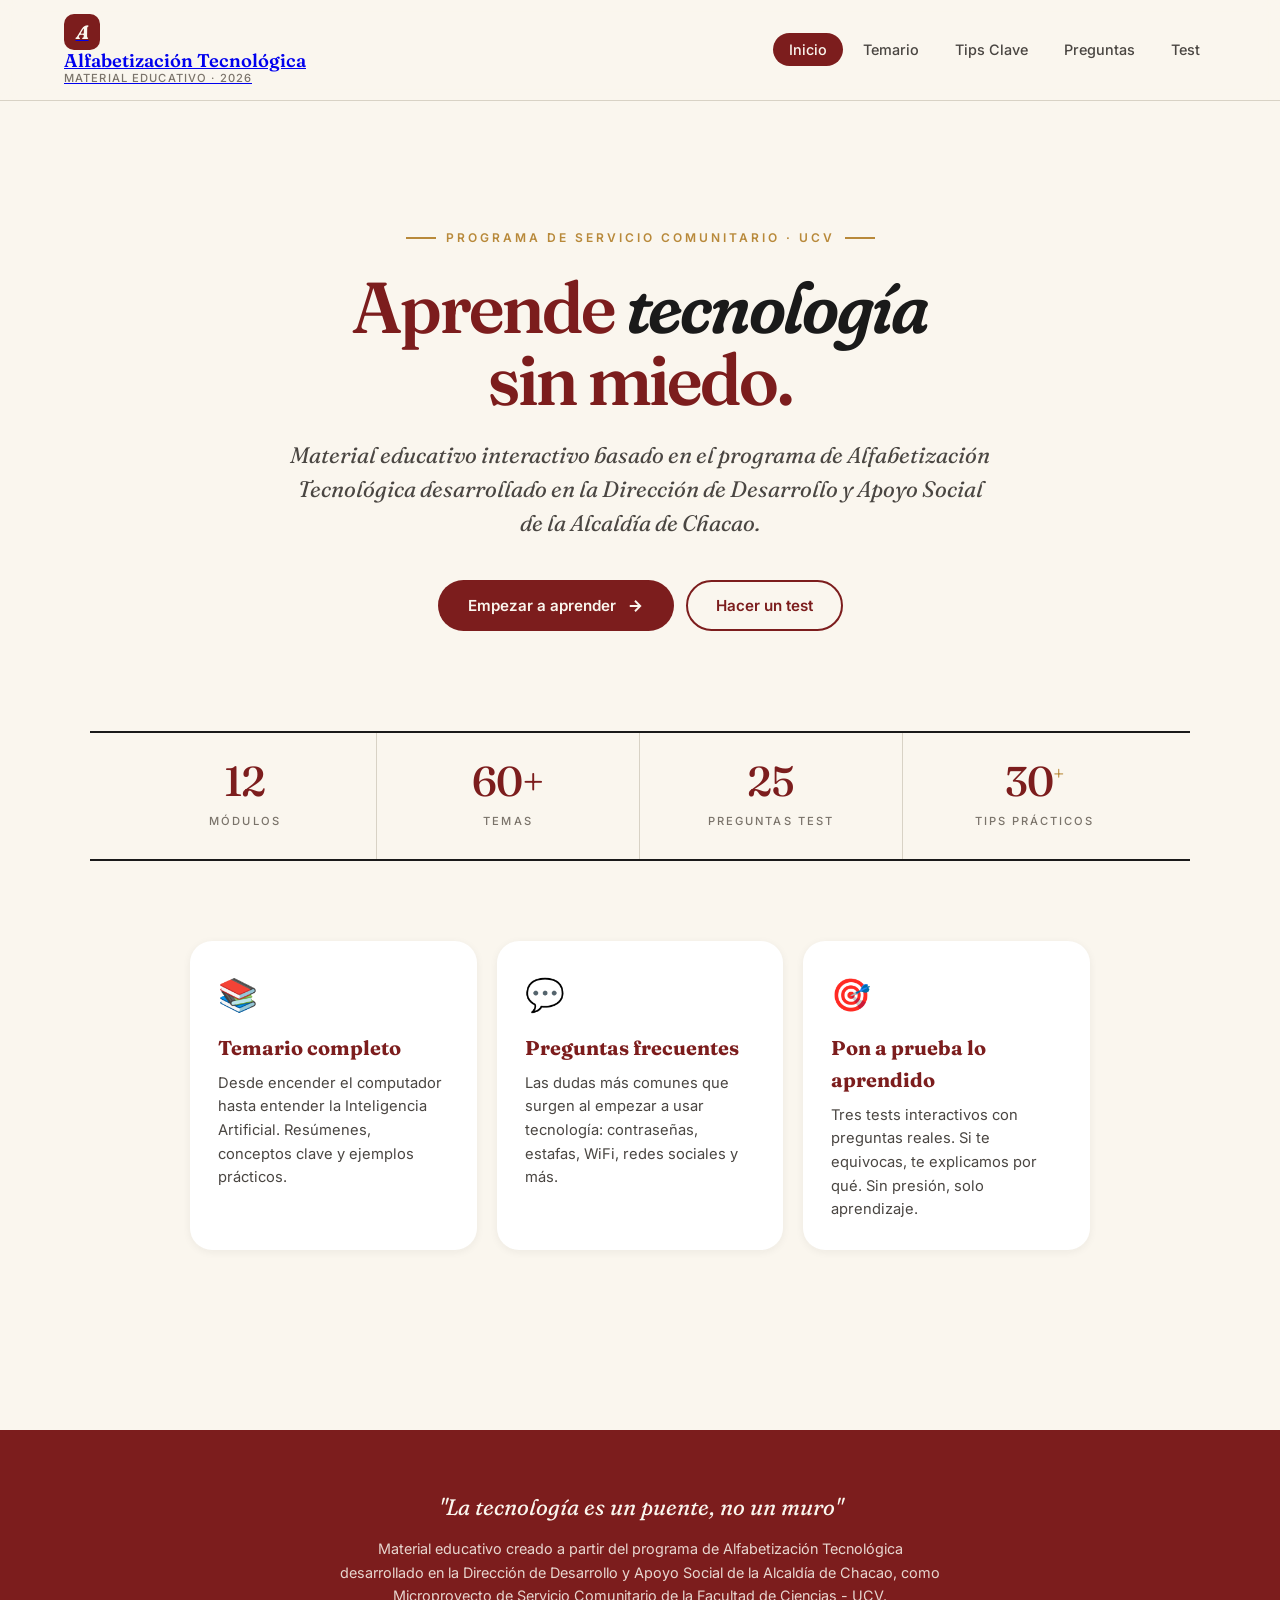
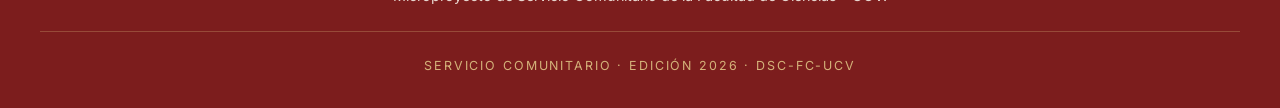
==== commit bca6f079: "ajustes" ====
--- a/Material_Educativo_Alfabetizacion_Tecnologica.html
+++ b/Material_Educativo_Alfabetizacion_Tecnologica.html
@@ -1027,11 +1027,13 @@
 <header class="header">
   <div class="header-inner">
     <div class="brand">
-      <div class="brand-icon">A</div>
-      <div class="brand-text">
-        Alfabetización Tecnológica
-        <small>Material Educativo · 2026</small>
-      </div>
+      <a href="index.html#section-inicio" class="brand-link" aria-label="Ir al inicio">
+        <div class="brand-icon">A</div>
+        <div class="brand-text">
+          Alfabetización Tecnológica
+          <small>Material Educativo · 2026</small>
+        </div>
+      </a>
     </div>
     <button class="menu-toggle" onclick="toggleMenu()" aria-label="Menú">
       <svg width="24" height="24" viewBox="0 0 24 24" fill="none" stroke="currentColor" stroke-width="2.5">
